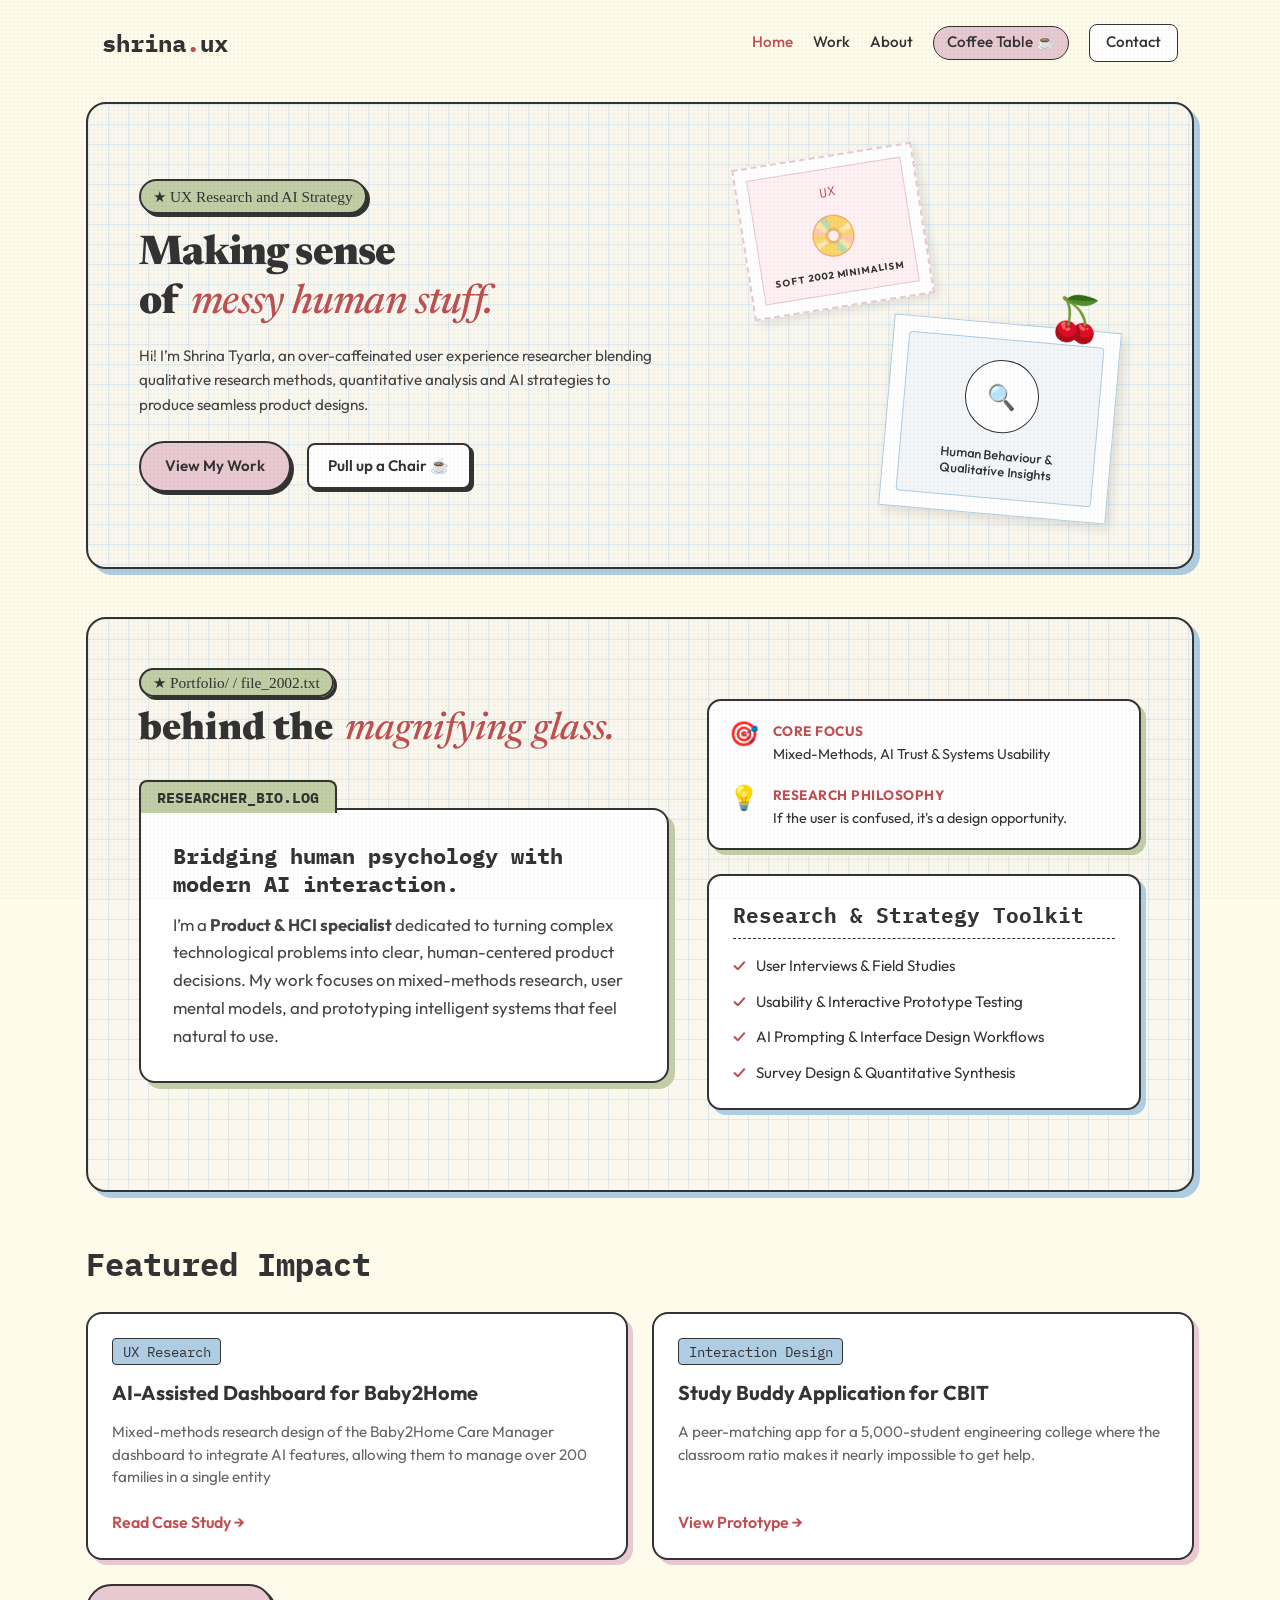
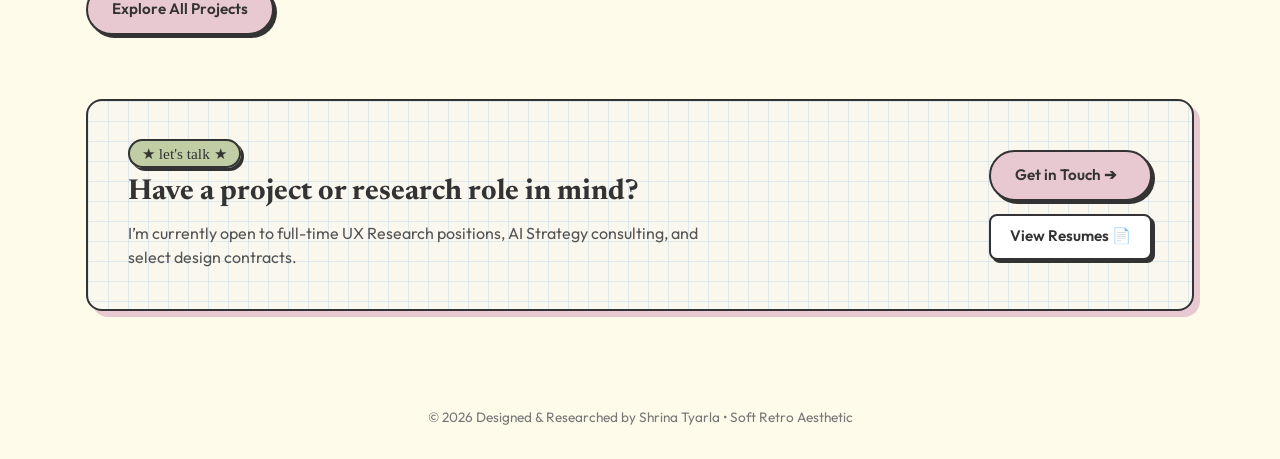
==== index.html @ c978726b "Edit table in coffee table" ====
<!DOCTYPE html>
<html lang="en">

<head>
  <meta charset="UTF-8" />
  <meta name="viewport" content="width=device-width, initial-scale=1.0" />
  <meta name="description" content="Explore the portfolio of a multi-disciplinary UX Researcher and AI Product Strategist featuring real-world case studies, process breakdowns, and interactive prototypes. Check out my work and get in touch">
  <title>Shrina | UX Researcher & AI Strategist</title>

  <!-- Google Fonts: Editorial Sans (Syne), Soft Serif (Newsreader), Pixel (VT323), Modern Sans (Outfit), Script (Caveat) -->
  <link rel="preconnect" href="https://fonts.googleapis.com">
  <link rel="preconnect" href="https://fonts.gstatic.com" crossorigin>
  <link
    href="https://fonts.googleapis.com/css2?family=Caveat:wght@600&family=Newsreader:ital,opsz,wght@1,6..72,500&family=Outfit:wght@300;400;500;600&family=Syne:wght@700;800&family=VT323&display=swap"
    rel="stylesheet">
  <link
    href="https://fonts.googleapis.com/css2?family=IBM+Plex+Mono:ital,wght@0,100;0,200;0,300;0,400;0,500;0,600;0,700;1,100;1,200;1,300;1,400;1,500;1,600;1,700&display=swap"
    rel="stylesheet">

  <link rel="stylesheet" href="css/style.css" />
</head>

<body>

  <!-- Grain Overlay for Vintage Film Texture -->
  <div class="grain-overlay"></div>

  <!-- Global Header Navigation -->
  <header class="site-header">
    <a href="index.html" class="logo-link">
      <span class="logo-text">shrina<span class="dot">.</span>ux</span>
    </a>
    <nav class="nav-links">
      <a href="index.html" class="nav-item active">Home</a>
      <a href="projects.html" class="nav-item">Work</a>
      <a href="#about" class="nav-item">About</a>
      <a href="coffee-table.html" class="nav-item badge-nav">Coffee Table ☕</a>
      <a href="contact.html" class="nav-item btn-nav">Contact</a>
    </nav>
  </header>

  <main>
    <!-- Responsive Hero Section -->
    <section class="hero-section">
      <div class="hero-container grid-background">

        <!-- Left Content Column -->
        <div class="hero-content">
          <span class="badge-pixel">★ UX Research and AI Strategy </span>
          <h1 class="hero-title">
            Making sense <br>
            of <span class="highlight-text-editorial">messy human stuff.</span>
          </h1>
          <p class="hero-subtitle">
            Hi! I’m Shrina Tyarla, an over-caffeinated user experience researcher blending qualitative research methods,
            quantitative analysis and AI strategies to produce seamless product designs.
          </p>

          <div class="cta-group">
            <a href="projects.html" class="btn-primary">View My Work</a>
            <a href="coffee-table.html" class="btn-secondary">Pull up a Chair ☕️</a>
          </div>
        </div>

        <!-- Right Column: Scalable Responsive Visual Collage -->
        <div class="hero-visual-wrapper">
          <div class="hero-visual">

            <!-- Swan Stamp Card -->
            <div class="postage-stamp-card">
              <div class="postage-stamp-inner">
                <p class="stamp-type-label">UX</p>
                <div class="swan-graphic">📀</div>
                <p class="study-title">Soft 2002 minimalism</p>
              </div>
            </div>

            <!-- Polaroid Card -->
            <div class="polaroid-card">
              <div class="polaroid-frame">
                <div class="magnifying-glass-container">
                  <span class="magnifying-glass-icon">🔍</span>
                </div>
                <p class="polaroid-caption">Human Behaviour &amp;<br>Qualitative Insights</p>
              </div>
            </div>

            <!-- Floating Cherry Accent -->
            <div class="cherry-accent">🍒</div>

          </div>
        </div>

      </div>
    </section>

    <!-- Restructured About Section -->
    <section class="about-section" id="about">
      <div class="about-container grid-background">

        <!-- 1. Section Header -->
        <div class="about-header">
          <span class="badge-pixel">★ Portfolio/ / file_2002.txt </span>
          <h2 class="about-title">behind the <span class="highlight-text-editorial">magnifying glass.</span></h2>
          <br>
          <article class="dossier-card">
            <div class="dossier-tab">RESEARCHER_BIO.LOG</div>
            <div class="dossier-content">
              <h3 class="dossier-headline">Bridging human psychology with modern AI interaction.</h3>
              <p class="dossier-text">
                I’m a <strong>Product &amp; HCI specialist</strong> dedicated to turning complex
                technological
                problems into clear, human-centered product decisions. My work focuses on mixed-methods research, user
                mental models, and prototyping intelligent systems that feel natural to use.
              </p>
            </div>
          </article>
        </div>

        <!-- 2. Main Body Intro Card (Brought directly under header) -->

        <!-- 3. Split Layout Grid (Left: Compact Info / Right: Larger Featured Content) -->
        <div class="about-layout-wrapper">

          <!-- Right Column (Larger & Featured) -->
          <div class="featured-about-column">

            <!-- Key Highlights Grid -->
            <div class="dossier-highlights">
              <div class="highlight-item">
                <span class="highlight-icon">🎯</span>
                <div>
                  <strong>Core Focus</strong>
                  <p>Mixed-Methods, AI Trust &amp; Systems Usability</p>
                </div>
              </div>
              <div class="highlight-item">
                <span class="highlight-icon">💡</span>
                <div>
                  <strong>Research Philosophy</strong>
                  <p>If the user is confused, it's a design opportunity.</p>
                </div>
              </div>
            </div>

            <!-- Clean Methodology Checklist -->
            <div class="toolkit-box">
              <h4 class="toolkit-box-title">Research &amp; Strategy Toolkit</h4>
              <ul class="toolkit-checklist">
                <li><span class="check-icon">✓</span> User Interviews &amp; Field Studies</li>
                <li><span class="check-icon">✓</span> Usability &amp; Interactive Prototype Testing</li>
                <li><span class="check-icon">✓</span> AI Prompting &amp; Interface Design Workflows</li>
                <li><span class="check-icon">✓</span> Survey Design &amp; Quantitative Synthesis</li>
              </ul>
            </div>

          </div>

        </div>

      </div>
    </section>
    <!-- Featured Work Section -->
    <section class="featured-work">
      <h2 class="section-heading">Featured Impact</h2>
      <div class="work-grid">

        <!-- Case Study 1: UX Research -->
        <article class="card-work">
          <div class="card-tag">UX Research</div>
          <h3>AI-Assisted Dashboard for Baby2Home</h3>
          <p>Mixed-methods research design of the Baby2Home Care Manager dashboard to integrate AI features, allowing
            them to manage over 200 families in a single entity</p>
          <a href="ai-dashboard-for-b2h.html" class="card-link">Read Case Study →</a>
        </article>

        <!-- Case Study 2: AI Development -->

        <!-- Case Study 3: Interaction Design -->
        <article class="card-work">
          <div class="card-tag">Interaction Design</div>
          <h3>Study Buddy Application for CBIT</h3>
          <p>A peer-matching app for a 5,000-student engineering college
            where the classroom ratio makes it nearly impossible to get help.</p>
          <a href="peer-study-app.html" class="card-link">View Prototype →</a>
        </article>

      </div>
      <br>
      <div class="projects-cta-wrapper">
        <a href="projects.html" class="btn-primary btn-all-projects" style="align-items: center;">
          Explore All Projects
        </a>
      </div>
    </section>

    <!-- Homepage Contact Teaser Section -->
    <section class="home-contact-teaser" id="contact-teaser">
      <div class="teaser-card grid-background">
        <div class="teaser-content">
          <span class="badge-pixel">★ let's talk ★</span>
          <h2 class="teaser-headline">Have a project or research role in mind?</h2>
          <p class="teaser-text">
            I’m currently open to full-time UX Research positions, AI Strategy consulting, and select design contracts.
          </p>
        </div>
        <div class="teaser-actions">
          <a href="contact.html" class="btn-primary btn-teaser-main">Get in Touch ➔</a>
          <a href="contact.html#resumes" class="btn-secondary btn-teaser-sub">View Resumes 📄</a>
        </div>
      </div>
    </section>
  </main>

  <footer class="site-footer">
    <p>© 2026 Designed &amp; Researched by Shrina Tyarla • Soft Retro Aesthetic</p>
  </footer>

  <script src="js/main.js"></script>
</body>

</html>
---- css/style.css ----
/* ==========================================================================
   1. DESIGN SYSTEM VARIABLES
   ========================================================================== */
:root {
  /* Mood Board Palette */
  --bg-cream: #FEFBEA;
  --bg-grid: #FAF8EE;
  --text-charcoal: #333333;
  --soft-blue: #AECDE2;
  --dusty-pink: #E8C9D1;
  --sage-green: #C1CDA5;
  --sunshine-yellow: #ffffdb;
  --muted-red: #BF4F51;
  --grid-line: #aecde259;

  /* Typography */
  --font-body: 'Outfit', sans-serif;
  --font-handwriting: 'Times New Roman', serif;
  --font-pixel: 'IBM Plex Mono', monospace;
}

/* ==========================================================================
   2. GLOBAL BASE STYLES
   ========================================================================== */
* {
  box-sizing: border-box;
  margin: 0;
  padding: 0;
}

body {
  background-color: var(--bg-cream);
  color: var(--text-charcoal);
  font-family: var(--font-body);
  overflow-x: hidden;
  line-height: 1.5;
}

/* Subtle Film Grain Noise Texture */
.grain-overlay {
  position: fixed;
  top: 0;
  left: 0;
  right: 0;
  bottom: 0;
  background: radial-gradient(circle, rgba(0, 0, 0, 0.03) 1px, transparent 1px);
  background-size: 4px 4px;
  pointer-events: none;
  z-index: 99;
}

/* ==========================================================================
   3. NAVIGATION HEADER
   ========================================================================== */
.site-header {
  display: flex;
  justify-content: space-between;
  align-items: center;
  padding: 1.5rem 2rem;
  max-width: 1140px;
  margin: 0 auto;
}

.logo-link {
  text-decoration: none;
}

.logo-text {
  font-family: var(--font-pixel);
  font-size: 1.5rem;
  font-weight: bold;
  color: var(--text-charcoal);
}

.logo-text .dot {
  color: var(--muted-red);
}

.nav-links {
  display: flex;
  gap: 1.25rem;
  align-items: center;
}

.nav-item {
  text-decoration: none;
  color: var(--text-charcoal);
  font-weight: 500;
  font-size: 0.95rem;
  transition: color 0.2s ease;
}

.nav-item:hover,
.nav-item.active {
  color: var(--muted-red);
}

.badge-nav {
  background: var(--dusty-pink);
  padding: 0.3rem 0.8rem;
  border-radius: 20px;
  border: 1px solid var(--text-charcoal);
}

.btn-nav {
  border: 1.5px solid var(--text-charcoal);
  padding: 0.4rem 1rem;
  border-radius: 8px;
  background: #FFF;
}

/* ==========================================================================
   4. RESPONSIVE HERO SECTION & COLLAGE
   ========================================================================== */
.hero-section {
  width: 100%;
  max-width: 1140px;
  margin: 1rem auto 2.5rem auto;
  padding: 0 1rem;
}

/* Grid Layout Container */
.grid-background {
  background-color: var(--bg-grid);
  background-image:
    linear-gradient(var(--grid-line) 1px, transparent 1px),
    linear-gradient(90deg, var(--grid-line) 1px, transparent 1px);
  background-size: 20px 20px;
  border: 2px solid var(--text-charcoal);
  border-radius: 20px;
  padding: clamp(1.5rem, 4vw, 3.5rem);
  display: grid;
  grid-template-columns: 1.1fr 0.9fr;
  gap: clamp(1.5rem, 3vw, 3rem);
  align-items: center;
  box-shadow: 6px 6px 0px var(--soft-blue);
  overflow: hidden;
  /* Prevents angled elements from creating horizontal scrollbars */
}

/* Left Column: Typography & Action */
.hero-content {
  display: flex;
  flex-direction: column;
  gap: 1rem;
  align-items: flex-start;
  z-index: 2;
}

.badge-pixel {
  font-family: var(--font-handwriting);
  font-size: clamp(0.6rem, 1.2vw, 1.1rem);
  background: var(--sage-green);
  color: var(--text-charcoal);
  padding: 0.25rem 0.75rem;
  border: 2px solid var(--text-charcoal);
  border-radius: 50px;
  text-decoration: none;
  box-shadow: 3px 3px 0px var(--text-charcoal);
}

.hero-title {
  font-family: 'Newsreader', serif;
  font-weight: 800;
  font-size: clamp(1.8rem, 3.2vw, 3rem);
  color: var(--text-charcoal);
  line-height: 1.2;
  letter-spacing: -0.02em;
}

.highlight-text-editorial {
  font-family: 'Newsreader', serif;
  font-style: italic;
  font-weight: 500;
  color: var(--muted-red);
  /* background: linear-gradient(180deg, transparent 65%, var(--dusty-pink) 65%); */
  padding: 0 4px;
}

.hero-subtitle {
  font-size: clamp(0.95rem, 1.1vw, 1.1rem);
  color: #444444;
  line-height: 1.6;
}

.cta-group {
  display: flex;
  flex-wrap: wrap;
  align-items: center;
  gap: 1rem;
  margin-top: 0.5rem;
}

.btn-primary {
  font-family: var(--font-body);
  font-weight: 600;
  font-size: 0.95rem;
  background-color: var(--dusty-pink);
  color: var(--text-charcoal);
  padding: 0.75rem 1.5rem;
  border: 2px solid var(--text-charcoal);
  border-radius: 50px;
  text-decoration: none;
  box-shadow: 3px 3px 0px var(--text-charcoal);
  transition: all 0.2s ease;
  display: inline-block;
}

.btn-secondary {
  font-family: var(--font-body);
  font-weight: 600;
  font-size: 0.95rem;
  background: #F2F6F9;
  color: var(--text-charcoal);
  padding: 0.75rem 1.5rem;
  border: 2px solid var(--text-charcoal);
  border-radius: 50px;
  text-decoration: none;
  box-shadow: 3px 3px 0px var(--text-charcoal);
  transition: all 0.2s ease;
  display: inline-block;
}

.btn-primary:hover {
  transform: translate(-2px, -2px);
  box-shadow: 5px 5px 0px var(--text-charcoal);
}

.btn-secondary:hover {
  transform: translate(-2px, -2px);
  box-shadow: 5px 5px 0px var(--text-charcoal);
}

.handwritten-note {
  font-family: var(--font-handwriting);
  font-size: 1.5rem;
  color: var(--muted-red);
  transform: rotate(-3deg);
}

/* Right Column: Visual Collage Container */
.hero-visual-wrapper {
  width: 100%;
  display: flex;
  justify-content: center;
  align-items: center;
}

/* Scalable Canvas Ratio */
.hero-visual {
  position: relative;
  width: 100%;
  max-width: 380px;
  aspect-ratio: 1 / 0.95;
  margin: 0 auto;
}

/* Card 1: Stamp (Top Left) */
.postage-stamp-card {
  position: absolute;
  top: 0%;
  left: 2%;
  width: 48%;
  z-index: 2;
  background: #FFF;
  padding: 3%;
  border: 2px dashed var(--dusty-pink);
  transform: rotate(-9deg);
  box-shadow: 4px 4px 10px rgba(0, 0, 0, 0.1);
  transition: transform 0.3s ease;
}

.postage-stamp-inner {
  border: 1px solid var(--dusty-pink);
  background: #FFF0F3;
  padding: 8% 5%;
  text-align: center;
}

.stamp-type-label {
  font-family: var(--font-pixel);
  font-size: clamp(0.75rem, 1vw, 1rem);
  color: var(--muted-red);
}

.swan-graphic {
  font-size: clamp(1.8rem, 3.5vw, 2.5rem);
  margin: 2% 0;
}

.study-title {
  font-size: clamp(0.55rem, 0.75vw, 0.75rem);
  font-weight: 700;
  letter-spacing: 1px;
  text-transform: uppercase;
}

/* Card 3: Polaroid Card (Bottom Right) */
.polaroid-card {
  position: absolute;
  bottom: 0%;
  right: 0%;
  width: 60%;
  z-index: 4;
  background: #FFFFFF;
  border: 1.5px solid var(--soft-blue);
  padding: 4%;
  transform: rotate(5deg);
  box-shadow: 4px 4px 12px rgba(0, 0, 0, 0.12);
  transition: transform 0.3s ease;
}

.polaroid-frame {
  background: #F2F6F9;
  border: 1.5px solid var(--soft-blue);
  padding: 10% 5%;
  display: flex;
  flex-direction: column;
  justify-content: center;
  align-items: center;
  border-radius: 4px;
}

.magnifying-glass-container {
  width: 42%;
  aspect-ratio: 1 / 1;
  border-radius: 50%;
  background: #FFF;
  border: 1.5px solid var(--text-charcoal);
  display: flex;
  justify-content: center;
  align-items: center;
}

.magnifying-glass-icon {
  font-size: clamp(1rem, 2vw, 1.5rem);
}

.polaroid-caption {
  font-family: var(--font-body);
  font-size: clamp(0.7rem, 1vw, 0.95rem);
  margin-top: 8%;
  text-align: center;
  font-weight: 500;
  line-height: 1.25;
}

/* Floating Cherry Accent */
.cherry-accent {
  position: absolute;
  top: 36%;
  right: 2%;
  z-index: 5;
  font-size: clamp(1.8rem, 3.5vw, 2.8rem);
  transform: rotate(15deg);
  animation: float 3s ease-in-out infinite;
}

@keyframes float {

  0%,
  100% {
    transform: translateY(0px) rotate(15deg);
  }

  50% {
    transform: translateY(-8px) rotate(22deg);
  }
}

/* Hover depth interaction */
.hero-visual-wrapper:hover .postage-stamp-card {
  transform: rotate(-5deg) scale(1.02);
}

.hero-visual-wrapper:hover .polaroid-card {
  transform: rotate(2deg) scale(1.02);
}

/* ==========================================================================
   5. RESTRUCTURED ABOUT SECTION STYLES
   ========================================================================== */
.about-section {
  width: 100%;
  max-width: 1140px;
  margin: 3rem auto;
  padding: 0 1rem;
}

.about-header {
  margin-bottom: 1.5rem;
}

.about-title {
  font-family: 'Newsreader', serif;
  font-weight: 800;
  font-size: clamp(1.8rem, 3vw, 2.8rem);
  color: var(--text-charcoal);
  margin-top: 0.5rem;
}

/* Main Body Card directly under Header */
.dossier-card {
  position: relative;
  background: #FFFFFF;
  border: 2px solid var(--text-charcoal);
  border-radius: 0 16px 16px 16px;
  box-shadow: 6px 6px 0px var(--sage-green);
  margin-top: 1.5rem;
  margin-bottom: 2rem;
}

.dossier-tab {
  position: absolute;
  top: -30px;
  left: -2px;
  background: var(--sage-green);
  border: 2px solid var(--text-charcoal);
  border-bottom: none;
  border-radius: 8px 8px 0 0;
  padding: 0.25rem 1rem;
  font-family: var(--font-pixel);
  font-size: 0.95rem;
  font-weight: bold;
}

.dossier-content {
  padding: 2rem;
  display: flex;
  flex-direction: column;
  gap: 0.8rem;
}

.dossier-headline {
  font-family: var(--font-pixel);
  font-size: 1.35rem;
  color: var(--text-charcoal);
  line-height: 1.3;
}

.dossier-text {
  font-size: 1.05rem;
  color: #444;
  line-height: 1.65;
}

/* Grid Ratio: Left Column (Smaller: 0.85fr), Right Column (Larger: 1.15fr) */
.about-layout-wrapper {
  display: grid;
  grid-template-columns: 1fr;
  gap: 2rem;
  align-items: start;
}

/* --- Left Column (Smaller) --- */
.sidebar-cards {
  display: flex;
  flex-direction: column;
  gap: 1.5rem;
}

/* Passport Badge */
.passport-card {
  background: var(--soft-blue);
  border: 2px solid var(--text-charcoal);
  border-radius: 14px;
  padding: 1.25rem;
  box-shadow: 5px 5px 0px var(--text-charcoal);
}

.passport-header {
  display: flex;
  justify-content: space-between;
  font-family: var(--font-pixel);
  font-size: 0.95rem;
  border-bottom: 1.5px solid var(--text-charcoal);
  padding-bottom: 0.4rem;
  margin-bottom: 1rem;
}

.passport-status {
  color: #1b7a3d;
  font-weight: bold;
}

.passport-body {
  display: flex;
  gap: 1rem;
  align-items: center;
}

.passport-avatar {
  width: 55px;
  height: 55px;
  background: #FFF;
  border: 1.5px solid var(--text-charcoal);
  border-radius: 50%;
  display: flex;
  align-items: center;
  justify-content: center;
  font-size: 1.8rem;
  flex-shrink: 0;
}

.passport-name {
  font-size: 1.05rem;
  font-weight: 700;
  color: var(--text-charcoal);
}

.passport-role {
  font-size: 0.85rem;
  color: #333;
}

.passport-meta {
  font-size: 0.8rem;
  color: #555;
  margin-top: 0.2rem;
}

.passport-barcode {
  font-family: var(--font-pixel);
  text-align: center;
  letter-spacing: 5px;
  margin-top: 1rem;
  font-size: 0.95rem;
  color: var(--text-charcoal);
}

/* Quirks Box */
.quirks-box {
  background: #FFFFFF;
  border: 2px solid var(--text-charcoal);
  border-radius: 14px;
  padding: 1.2rem;
  box-shadow: 4px 4px 0px var(--dusty-pink);
}

.quirks-box-title {
  font-family: var(--font-pixel);
  font-size: 1.1rem;
  margin-bottom: 0.8rem;
  color: var(--text-charcoal);
}

.quirks-wrapper {
  display: flex;
  flex-wrap: wrap;
  gap: 0.5rem;
}

.quirk-chip {
  background: var(--bg-cream);
  border: 1.5px solid var(--text-charcoal);
  padding: 0.35rem 0.7rem;
  border-radius: 20px;
  font-size: 0.85rem;
  font-weight: 500;
}

/* --- Right Column (Larger & Featured) --- */
.featured-about-column {
  display: flex;
  flex-direction: column;
  gap: 1.5rem;
}

/* Highlights Grid */
.dossier-highlights {
  display: grid;
  grid-template-columns: repeat(auto-fit, minmax(220px, 1fr));
  gap: 1.25rem;
  background: #FFFFFF;
  border: 2px solid var(--text-charcoal);
  border-radius: 14px;
  padding: 1.25rem;
  box-shadow: 5px 5px 0px var(--sage-green);
}

.highlight-item {
  display: flex;
  align-items: flex-start;
  gap: 0.85rem;
}

.highlight-icon {
  font-size: 1.5rem;
  line-height: 1;
}

.highlight-item strong {
  display: block;
  font-size: 0.85rem;
  text-transform: uppercase;
  letter-spacing: 0.5px;
  color: var(--muted-red);
}

.highlight-item p {
  font-size: 0.9rem;
  color: #333;
  margin-top: 0.2rem;
  line-height: 1.4;
}

/* Methodology Toolkit Box */
.toolkit-box {
  background: #FFFFFF;
  border: 2px solid var(--text-charcoal);
  border-radius: 14px;
  padding: 1.5rem;
  box-shadow: 5px 5px 0px var(--soft-blue);
}

.toolkit-box-title {
  font-family: var(--font-pixel);
  font-size: 1.3rem;
  margin-bottom: 1rem;
  color: var(--text-charcoal);
  border-bottom: 1.5px dashed var(--text-charcoal);
  padding-bottom: 0.4rem;
}

.toolkit-checklist {
  list-style: none;
  display: flex;
  flex-direction: column;
  gap: 0.8rem;
}

.toolkit-checklist li {
  font-size: 0.95rem;
  display: flex;
  align-items: center;
  gap: 0.6rem;
  color: #333;
}

.check-icon {
  color: var(--muted-red);
  font-weight: bold;
}

/* Mobile Responsiveness */
@media (max-width: 820px) {
  .about-layout-wrapper {
    grid-template-columns: 1fr;
  }
}

/* ==========================================================================
   5. FEATURED WORK SECTION
   ========================================================================== */
.featured-work {
  max-width: 1140px;
  margin: 3rem auto;
  padding: 0 1rem;
}

.section-heading {
  font-family: var(--font-pixel);
  font-size: 2rem;
  margin-bottom: 1.5rem;
  color: var(--text-charcoal);
}

.work-grid {
  display: grid;
  grid-template-columns: repeat(auto-fit, minmax(280px, 1fr));
  gap: 1.5rem;
}

.card-work {
  background: #FFFFFF;
  border: 2px solid var(--text-charcoal);
  border-radius: 16px;
  padding: 1.5rem;
  box-shadow: 5px 5px 0px var(--dusty-pink);
  display: flex;
  flex-direction: column;
  gap: 0.8rem;
  transition: transform 0.2s ease;
}

.card-work:hover {
  transform: translateY(-4px);
}

.card-tag {
  align-self: flex-start;
  font-family: var(--font-pixel);
  background: var(--soft-blue);
  padding: 0.1rem 0.6rem;
  border: 1px solid var(--text-charcoal);
  border-radius: 4px;
  font-size: 0.9rem;
}

.card-work h3 {
  font-size: 1.25rem;
  color: var(--text-charcoal);
}

.card-work p {
  font-size: 0.95rem;
  color: #666;
  flex-grow: 1;
}

.card-link {
  text-decoration: none;
  font-weight: 600;
  color: var(--muted-red);
  margin-top: 0.5rem;
}

.site-footer {
  text-align: center;
  padding: 2rem;
  font-size: 0.85rem;
  color: #777;
}

/* ==========================================================================
   8. PROJECTS PAGE SPECIFIC STYLES
   ========================================================================== */

/* Projects Hero Section */
.projects-hero {
  max-width: 1140px;
  margin: 1rem auto 3rem auto;
  padding: 0 1rem;
}

.projects-hero-container {
  text-align: center;
  padding: clamp(2.5rem, 5vw, 4rem) 1.5rem;
  display: flex;
  flex-direction: column;
  align-items: center;
  gap: 1rem;
}

.projects-hero-container .hero-subtitle {
  max-width: 600px;
  margin: 0 auto;
}

/* Projects Archive Wrapper */
.projects-archive {
  max-width: 1140px;
  margin: 0 auto 4rem auto;
  padding: 0 1rem;
  display: flex;
  flex-direction: column;
  gap: 4rem;
  /* Spacing between categories */
}

/* Category Headers */
.project-category {
  display: flex;
  flex-direction: column;
  gap: 1.5rem;
}

.category-header {
  display: flex;
  align-items: center;
  gap: 1rem;
}

.category-title {
  font-family: var(--font-pixel);
  font-size: clamp(1.8rem, 2.5vw, 2.2rem);
  color: var(--text-charcoal);
  white-space: nowrap;
}

/* The dotted line next to the category title */
.category-line {
  flex-grow: 1;
  height: 2px;
  background-image: linear-gradient(to right, var(--text-charcoal) 50%, transparent 50%);
  background-size: 12px 100%;
  opacity: 0.3;
}

.category-desc {
  font-size: 1.05rem;
  color: #555;
  max-width: 700px;
  line-height: 1.6;
  margin-top: -0.8rem;
}

/* Subtle thematic variations for different card types */
.card-work.ai-card {
  box-shadow: 5px 5px 0px var(--soft-blue);
}

.card-work.ai-card .card-tag {
  background: var(--bg-cream);
}

.card-work.ixd-card {
  box-shadow: 5px 5px 0px var(--sage-green);
}

.card-work.ixd-card .card-tag {
  background: var(--dusty-pink);
}

/* Mobile adjustments */
@media (max-width: 600px) {
  .projects-archive {
    gap: 3rem;
  }

  .category-title {
    font-size: 1.5rem;
  }
}

/* ==========================================================================
   6. MEDIA QUERIES & RESPONSIVE BREAKPOINTS
   ========================================================================== */

/* Tablet Layout (Below 820px) */
@media (max-width: 820px) {
  .site-header {
    flex-direction: column;
    gap: 1rem;
    padding: 1rem;
  }

  .grid-background {
    grid-template-columns: 1fr;
    text-align: center;
  }

  .hero-content {
    align-items: center;
  }

  .cta-group {
    justify-content: center;
  }

  .hero-visual-wrapper {
    margin-top: 1rem;
  }

  .hero-visual {
    max-width: 310px;
  }
}

/* Small Smartphone Screen Adjustments (Below 480px) */
@media (max-width: 480px) {
  .hero-section {
    padding: 0 0.5rem;
  }

  .grid-background {
    padding: 1.25rem 1rem;
    border-radius: 14px;
  }

  .nav-links {
    flex-wrap: wrap;
    justify-content: center;
    gap: 0.8rem;
  }

  .cta-group {
    flex-direction: column;
    width: 100%;
  }

  .btn-primary {
    width: 100%;
    text-align: center;
  }
}

/* ==========================================================================
   9. CASE STUDY TEMPLATE STYLES
   ========================================================================== */

/* --- Cover Header --- */
.case-cover {
  max-width: 1140px;
  margin: 1rem auto 2rem auto;
  padding: 0 1rem;
}

.case-cover-container {
  padding: clamp(2rem, 4vw, 3.5rem) 2rem;
  display: flex;
  flex-direction: column;
  gap: 1.25rem;
  border-radius: 16px;
}

.category-badges {
  display: flex;
  flex-wrap: wrap;
  align-items: center;
  gap: 0.6rem;
}

.tag-pill {
  font-size: 0.8rem;
  font-weight: 600;
  padding: 0.25rem 0.75rem;
  border-radius: 20px;
  border: 1.5px solid var(--text-charcoal);
}

.tag-research {
  background: var(--sage-green);
}

.tag-ai {
  background: var(--soft-blue);
}

.case-title {
  font-family: 'Newsreader', serif;
  font-size: clamp(2rem, 4vw, 2.5rem);
  font-weight: 800;
  color: var(--text-charcoal);
  line-height: 1.15;
  max-width: 900px;
}

.case-one-liner {
  font-size: 1.15rem;
  color: #444;
  line-height: 1.6;
  max-width: 820px;
}

/* Meta Grid (Recruiter Row) */
.meta-dossier-grid {
  display: grid;
  grid-template-columns: repeat(auto-fit, minmax(180px, 1fr));
  gap: 1rem;
  background: #FFFFFF;
  border: 2px solid var(--text-charcoal);
  border-radius: 12px;
  padding: 1.25rem;
  margin-top: 1rem;
  box-shadow: 4px 4px 0px var(--text-charcoal);
}

.meta-item {
  display: flex;
  flex-direction: column;
  gap: 0.2rem;
}

.meta-label {
  font-family: var(--font-pixel);
  font-size: 0.85rem;
  color: var(--muted-red);
  letter-spacing: 0.5px;
}

.meta-value {
  font-size: 0.9rem;
  font-weight: 600;
  color: var(--text-charcoal);
}

/* --- Hero & Media Elements --- */
.case-hero-media {
  max-width: 1140px;
  margin: 0 auto 3rem auto;
  padding: 0 1rem;
}

.media-container {
  display: flex;
  flex-direction: column;
  gap: 0.5rem;
  width: 100%;
}

.responsive-media {
  width: 100%;
  height: auto;
  border: 2px solid var(--text-charcoal);
  border-radius: 12px;
  box-shadow: 5px 5px 0px var(--text-charcoal);
  object-fit: cover;
}

.media-caption {
  font-size: 0.85rem;
  color: #666;
  font-style: italic;
  text-align: center;
}

.media-grid-2col {
  display: grid;
  grid-template-columns: 1fr 1fr;
  gap: 1.5rem;
  margin: 1.5rem 0;
}

/* Video Placeholder Box */
.video-placeholder {
  width: 100%;
  height: 320px;
  background: var(--bg-cream);
  border: 2px dashed var(--text-charcoal);
  border-radius: 12px;
  display: flex;
  flex-direction: column;
  align-items: center;
  justify-content: center;
  gap: 1rem;
  color: var(--text-charcoal);
  font-weight: 600;
}

.play-button {
  width: 60px;
  height: 60px;
  background: var(--dusty-pink);
  border: 2px solid var(--text-charcoal);
  border-radius: 50%;
  display: flex;
  align-items: center;
  justify-content: center;
  font-size: 1.4rem;
  box-shadow: 3px 3px 0px var(--text-charcoal);
}

/* --- Main Case Body Layout --- */
.case-body {
  max-width: 860px;
  margin: 0 auto 5rem auto;
  padding: 0 1.25rem;
  display: flex;
  flex-direction: column;
  gap: 3.5rem;
}

/* TL;DR Box */
.tldr-box {
  background: var(--bg-grid);
  background-image:
    linear-gradient(var(--grid-line) 1px, transparent 1px),
    linear-gradient(90deg, var(--grid-line) 1px, transparent 1px);
  background-size: 16px 16px;
  border: 2.5px solid var(--text-charcoal);
  border-radius: 14px;
  padding: 1.8rem;
  box-shadow: 6px 6px 0px var(--sage-green);
}

.tldr-badge {
  font-family: var(--font-pixel);
  font-size: 1.1rem;
  font-weight: bold;
  color: var(--text-charcoal);
  background: var(--sage-green);
  padding: 0.2rem 0.6rem;
  border: 1.5px solid var(--text-charcoal);
  border-radius: 4px;
  display: inline-block;
  margin-bottom: 0.8rem;
}

.tldr-text {
  font-size: 1.05rem;
  line-height: 1.7;
  color: #222;
}

/* Case Sections & Headers */
.case-section {
  display: flex;
  flex-direction: column;
  gap: 1.2rem;
}

.section-title {
  font-family: 'Newsreader', serif;
  font-size: 1.8rem;
  color: var(--text-charcoal);
  border-bottom: 2px solid var(--text-charcoal);
  padding-bottom: 0.5rem;
  display: flex;
  flex-wrap: wrap;
  align-items: baseline;
  gap: 0.6rem;
}

.title-num {
  font-family: var(--font-pixel);
  color: var(--muted-red);
}

.sub-title-playful {
  font-family: 'Newsreader', serif;
  font-style: italic;
  font-size: 1.2rem;
  color: #666;
  font-weight: 400;
}

.case-p {
  font-size: 1.1rem;
  line-height: 1.75;
  color: #333;
}

/* Handwritten Pull Quote (Rule: 1 per study) */
.handwritten-quote {
  font-family: 'Caveat', cursive;
  font-size: 1.8rem;
  line-height: 1.3;
  color: var(--text-charcoal);
  background: var(--bg-cream);
  border-left: 4px solid var(--dusty-pink);
  padding: 1.2rem 1.5rem;
  margin: 1rem 0;
  border-radius: 0 12px 12px 0;
}

.handwritten-quote cite {
  display: block;
  font-family: 'Outfit', sans-serif;
  font-size: 0.85rem;
  color: #666;
  margin-top: 0.5rem;
  font-style: normal;
}

/* Rigor List */
.rigor-list {
  list-style: none;
  display: flex;
  flex-direction: column;
  gap: 0.8rem;
  background: #FFF;
  border: 2px solid var(--text-charcoal);
  border-radius: 12px;
  padding: 1.5rem;
}

.rigor-list li {
  font-size: 1.02rem;
  line-height: 1.6;
  position: relative;
  padding-left: 1.5rem;
}

.rigor-list li::before {
  content: "➔";
  position: absolute;
  left: 0;
  color: var(--muted-red);
}

/* Callouts / Warnings */
.callout-box {
  display: flex;
  gap: 1rem;
  padding: 1.25rem;
  border-radius: 12px;
  border: 2px solid var(--text-charcoal);
  font-size: 1rem;
  line-height: 1.6;
}

.warning-box {
  background: #fff4e6;
  box-shadow: 4px 4px 0px var(--text-charcoal);
}

.callout-icon {
  font-size: 1.6rem;
}

/* Solutions Grid & Before/After */
.solution-grid {
  display: grid;
  grid-template-columns: 1fr 1fr;
  gap: 1.2rem;
}

.solution-card {
  background: #FFF;
  border: 2px solid var(--text-charcoal);
  border-radius: 12px;
  padding: 1.2rem;
  box-shadow: 4px 4px 0px var(--soft-blue);
}

.solution-card h4 {
  font-family: 'Newsreader', serif;
  font-size: 1.5rem;
  margin-bottom: 0.5rem;
  color: var(--text-charcoal);
}

.solution-card p {
  font-size: 0.95rem;
  color: #444;
  line-height: 1.5;
}

.before-after-wrapper {
  display: grid;
  grid-template-columns: 1fr 1fr;
  gap: 1.2rem;
  margin-top: 1rem;
}

/* Impact Metrics Bar */
.impact-metrics-bar {
  display: grid;
  grid-template-columns: repeat(auto-fit, minmax(200px, 1fr));
  gap: 1.2rem;
  margin: 0.5rem 0;
}

.metric-card {
  background: #FFF;
  border: 2px solid var(--text-charcoal);
  border-radius: 12px;
  padding: 1.5rem;
  text-align: center;
  box-shadow: 5px 5px 0px var(--sage-green);
}

.metric-number {
  display: block;
  font-family: 'Newsreader', serif;
  font-size: 2.5rem;
  font-weight: 800;
  color: var(--text-charcoal);
}

.metric-label {
  font-size: 0.88rem;
  color: #555;
  margin-top: 0.3rem;
  line-height: 1.4;
}

/* Director's Commentary */
.commentary-box {
  background: var(--bg-cream);
  border: 2px dashed var(--text-charcoal);
  border-radius: 12px;
  padding: 1.5rem;
  font-size: 1.05rem;
  line-height: 1.7;
  color: #333;
}

/* Souvenirs / Artifact Links */
.souvenirs-grid {
  display: flex;
  flex-direction: column;
  gap: 1rem;
}

.souvenir-card {
  display: flex;
  align-items: center;
  gap: 1rem;
  background: #FFF;
  border: 2px solid var(--text-charcoal);
  border-radius: 12px;
  padding: 1rem 1.25rem;
  text-decoration: none;
  color: var(--text-charcoal);
  box-shadow: 4px 4px 0px var(--dusty-pink);
  transition: transform 0.15s ease;
}

.souvenir-card:hover {
  transform: translate(-2px, -2px);
  box-shadow: 6px 6px 0px var(--dusty-pink);
}

.souvenir-icon {
  font-size: 1.6rem;
}

.souvenir-card strong {
  display: block;
  font-size: 1rem;
}

.souvenir-card p {
  font-size: 0.85rem;
  color: #666;
  margin-top: 0.1rem;
}

.souvenir-card .arrow {
  margin-left: auto;
  font-size: 1.3rem;
  font-weight: bold;
}

/* Bottom Nav */
.case-bottom-nav {
  display: flex;
  justify-content: space-between;
  gap: 1rem;
  margin-top: 2rem;
  padding-top: 2rem;
  border-top: 2px dashed var(--text-charcoal);
}

/* Responsive Adjustments */
@media (max-width: 768px) {

  .media-grid-2col,
  .solution-grid,
  .before-after-wrapper {
    grid-template-columns: 1fr;
  }

  .case-bottom-nav {
    flex-direction: column;
  }

  .case-bottom-nav a {
    width: 100%;
    text-align: center;
  }
}

/* ==========================================================================
   10. CONTACT PAGE & RESUME VAULT STYLES
   ========================================================================== */

.contact-hero {
  max-width: 1140px;
  margin: 1rem auto 2.5rem auto;
  padding: 0 1rem;
}

.contact-hero-container {
  text-align: center;
  padding: clamp(2.5rem, 4vw, 3.5rem) 1.5rem;
  display: flex;
  flex-direction: column;
  align-items: center;
  gap: 1rem;
  border-radius: 16px;
}

.contact-main {
  max-width: 1140px;
  margin: 0 auto 5rem auto;
  padding: 0 1rem;
  display: flex;
  flex-direction: column;
  gap: 4rem;
}

/* --- Resume Dossier Vault --- */
.resume-vault-section {
  display: flex;
  flex-direction: column;
  gap: 1rem;
}

.vault-header {
  display: flex;
  align-items: center;
  justify-content: space-between;
}

.vault-title {
  font-family: var(--font-pixel);
  font-size: clamp(1.6rem, 2.5vw, 2rem);
  color: var(--text-charcoal);
}

.vault-desc {
  font-size: 1rem;
  color: #555;
  margin-top: -0.5rem;
}

.resume-grid {
  display: grid;
  grid-template-columns: repeat(auto-fit, minmax(280px, 1fr));
  gap: 1.5rem;
  margin-top: 1rem;
}

.resume-card {
  background: #FFF;
  border: 2px solid var(--text-charcoal);
  border-radius: 14px;
  padding: 1.5rem;
  box-shadow: 5px 5px 0px var(--sage-green);
  display: flex;
  flex-direction: column;
  gap: 0.8rem;
  position: relative;
}

.ai-resume {
  box-shadow: 5px 5px 0px var(--soft-blue);
}

.ixd-resume {
  box-shadow: 5px 5px 0px var(--dusty-pink);
}

.resume-tag {
  align-self: flex-start;
  font-family: var(--font-pixel);
  font-size: 0.8rem;
  background: var(--sage-green);
  border: 1px solid var(--text-charcoal);
  padding: 0.15rem 0.5rem;
  border-radius: 4px;
}

.tag-blue {
  background: var(--soft-blue);
}

.tag-pink {
  background: var(--dusty-pink);
}

.resume-icon {
  font-size: 2rem;
}

.resume-card h3 {
  font-family: 'Newsreader', serif;
  font-weight: bold;
  font-size: 1.5rem;
  color: var(--text-charcoal);
}

.resume-card p {
  font-size: 0.9rem;
  color: #555;
  line-height: 1.5;
}

.btn-resume {
  margin-top: auto;
  text-align: center;
  font-size: 0.9rem;
  padding: 0.6rem 1rem;
}

/* --- Contact Form & Info Split Section --- */
.contact-split-section {
  display: grid;
  grid-template-columns: 1.2fr 0.8fr;
  gap: 2rem;
  align-items: start;
}

.contact-form-box {
  background: #FFF;
  border: 2px solid var(--text-charcoal);
  border-radius: 16px;
  padding: 2rem;
  box-shadow: 6px 6px 0px var(--text-charcoal);
}

.form-title {
  font-family: var(--font-pixel);
  font-size: 1.8rem;
  color: var(--text-charcoal);
  margin-bottom: 1.5rem;
  border-bottom: 2px dashed var(--text-charcoal);
  padding-bottom: 0.5rem;
}

.retro-form {
  display: flex;
  flex-direction: column;
  gap: 1.2rem;
}

.form-group {
  display: flex;
  flex-direction: column;
  gap: 0.4rem;
}

.form-group label {
  font-family: var(--font-pixel);
  font-size: 0.9rem;
  color: var(--text-charcoal);
}

.form-group input,
.form-group select,
.form-group textarea {
  font-family: 'Outfit', sans-serif;
  font-size: 0.95rem;
  padding: 0.75rem;
  border: 2px solid var(--text-charcoal);
  border-radius: 8px;
  background: var(--bg-cream);
  color: var(--text-charcoal);
}

.form-group input:focus,
.form-group select:focus,
.form-group textarea:focus {
  outline: none;
  border-color: var(--muted-red);
  background: #FFF;
}

.btn-submit {
  align-self: flex-start;
  padding: 0.8rem 1.8rem;
  font-size: 1rem;
  margin-top: 0.5rem;
}

/* Sidebar Contact Info */
.contact-info-aside {
  display: flex;
  flex-direction: row;
  gap: 1.5rem;
}

.quick-connect-card {
  background: var(--bg-grid);
  border: 2px solid var(--text-charcoal);
  border-radius: 14px;
  padding: 1.5rem;
  box-shadow: 5px 5px 0px var(--soft-blue);
}

.connect-title {
  font-family: 'Newsreader', serif;
  font-size: 1.3rem;
  margin-bottom: 0.4rem;
}

.connect-text {
  font-size: 0.9rem;
  color: #555;
  margin-bottom: 1.2rem;
}

.direct-links-list {
  list-style: none;
  display: flex;
  flex-direction: column;
  gap: 1rem;
}

.direct-links-list li {
  display: flex;
  align-items: center;
  gap: 0.8rem;
}

.direct-icon {
  font-size: 1.4rem;
}

.direct-links-list strong {
  display: block;
  font-size: 0.8rem;
  text-transform: uppercase;
  color: var(--muted-red);
}

.direct-links-list a {
  font-size: 0.95rem;
  color: var(--text-charcoal);
  font-weight: 600;
  text-decoration: none;
}

.direct-links-list a:hover {
  text-decoration: underline;
}

.availability-status {
  background: #FFF;
  border: 2px solid var(--text-charcoal);
  border-radius: 12px;
  padding: 1rem 1.25rem;
  display: flex;
  align-items: center;
  gap: 0.8rem;
  box-shadow: 4px 4px 0px var(--sage-green);
}

.status-indicator {
  color: #1b7a3d;
  font-size: 1.4rem;
  animation: pulse 2s infinite;
}

.availability-status p {
  font-size: 0.85rem;
  color: #555;
  margin-top: 0.1rem;
}

/* --- Homepage Teaser Card Styles --- */
.home-contact-teaser {
  max-width: 1140px;
  margin: 4rem auto;
  padding: 0 1rem;
}

.teaser-card {
  border: 2.5px solid var(--text-charcoal);
  border-radius: 16px;
  padding: 2.5rem;
  display: flex;
  align-items: center;
  justify-content: space-between;
  gap: 2rem;
  box-shadow: 6px 6px 0px var(--dusty-pink);
}

.teaser-headline {
  font-family: 'Newsreader', serif;
  font-size: 1.8rem;
  color: var(--text-charcoal);
  margin: 0.4rem 0;
}

.teaser-text {
  font-size: 1rem;
  color: #555;
  max-width: 600px;
}

.teaser-actions {
  display: flex;
  flex-direction: column;
  gap: 0.8rem;
  white-space: nowrap;
}

.btn-secondary {
  background: #FFF;
  border: 2px solid var(--text-charcoal);
  color: var(--text-charcoal);
  padding: 0.6rem 1.2rem;
  border-radius: 8px;
  font-weight: 600;
  text-decoration: none;
  text-align: center;
  box-shadow: 3px 3px 0px var(--text-charcoal);
}

.btn-secondary:hover {
  background: var(--bg-cream);
}

/* Mobile Responsiveness */
@media (max-width: 820px) {
  .contact-split-section {
    grid-template-columns: 1fr;
  }

  .teaser-card {
    flex-direction: column;
    text-align: center;
  }

  .teaser-actions {
    width: 100%;
  }

  .btn-teaser-main,
  .btn-teaser-sub {
    width: 100%;
  }
}

/* ==========================================================================
   11. CASE STUDY: PHONE SCREEN GALLERY + SMALL FIXES (issho.html)
   ========================================================================== */

/* "Interaction Design" pill — class is used on issho, peer-study-app and
   dearborn-project but was never defined, so those pills had no fill.
   Dusty pink = Interaction Design, per DESIGN.md. */
.tag-interaction {
  background: var(--dusty-pink);
}

/* Placeholder for media that hasn't been added yet */
.media-note {
  font-family: var(--font-pixel);
  font-size: 0.85rem;
  color: #666;
  background: var(--bg-cream);
  border: 2px dashed var(--text-charcoal);
  border-radius: 12px;
  padding: 1rem 1.25rem;
  text-align: center;
}

/* App screenshots in a phone frame (2-up and 3-up) */
.screen-gallery {
  display: grid;
  grid-template-columns: repeat(2, 1fr);
  gap: 1.5rem;
  width: 100%;
  max-width: 620px;
  margin: 0.5rem auto;
}

.screen-gallery-single {
  display: grid;
  width: 100%;
  max-width: 620px;
  margin: 0.5rem auto;
}

.screen-gallery.three-up {
  grid-template-columns: repeat(3, 1fr);
  max-width: none;
}

.screen-card {
  display: flex;
  flex-direction: column;
  gap: 0.85rem;
}

.screen-frame {
  background: #383838;
  /* matches the dark backdrop baked into the screenshots */
  border: 2px solid var(--text-charcoal);
  border-radius: 12px;
  box-shadow: 5px 5px 0px var(--dusty-pink);
  overflow: hidden;
}

.screen-frame img {
  display: block;
  width: 100%;
  height: auto;
}

.screen-card figcaption {
  font-size: 0.9rem;
  line-height: 1.5;
  color: #444;
}

.screen-card figcaption strong {
  display: block;
  font-family: 'Newsreader', serif;
  font-size: 1.2rem;
  line-height: 1.25;
  color: var(--text-charcoal);
  margin-bottom: 0.2rem;
}

/* Phones: galleries become a swipeable row so the screens stay readable */
@media (max-width: 768px) {

  .screen-gallery,
  .screen-gallery.three-up {
    grid-template-columns: none;
    grid-auto-flow: column;
    grid-auto-columns: 72%;
    max-width: none;
    overflow-x: auto;
    scroll-snap-type: x mandatory;
    padding: 0.25rem 0.25rem 1.25rem;
    margin: 0 -0.25rem;
  }

  .screen-card {
    scroll-snap-align: center;
  }
}
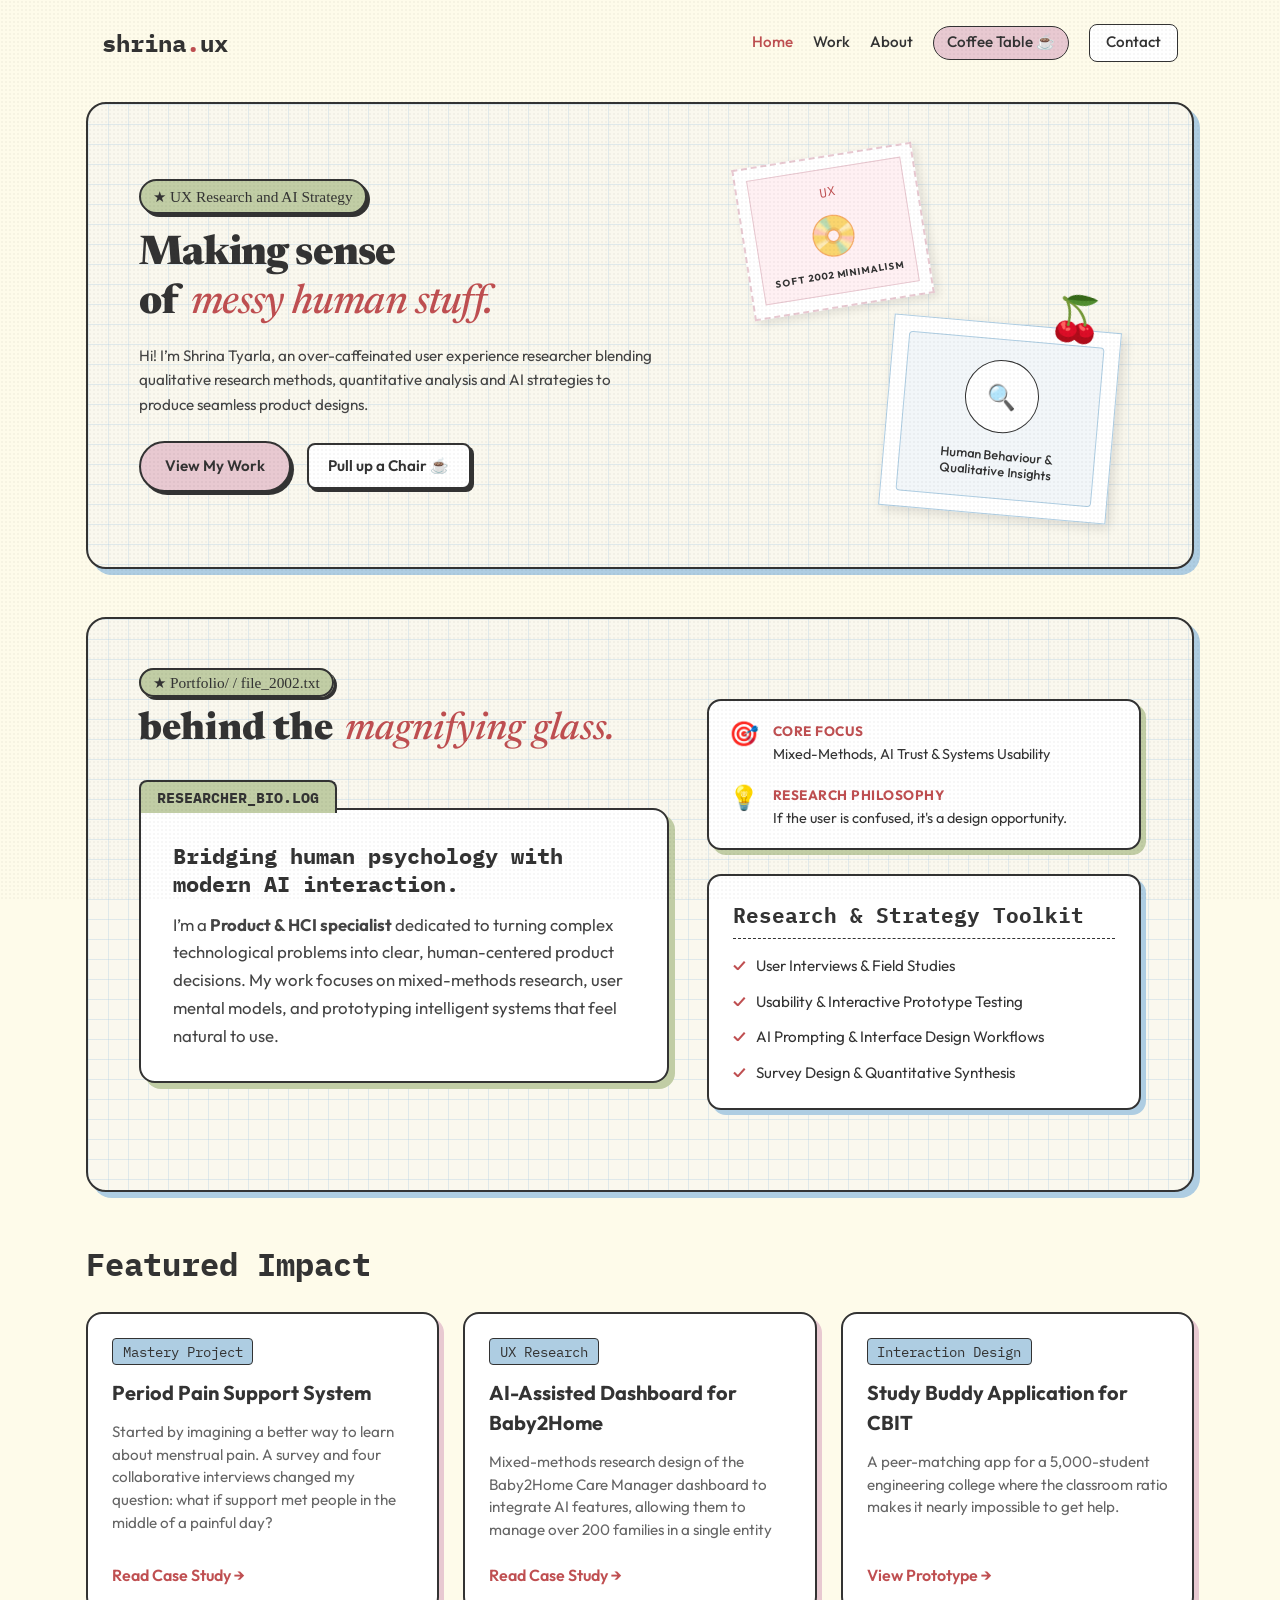
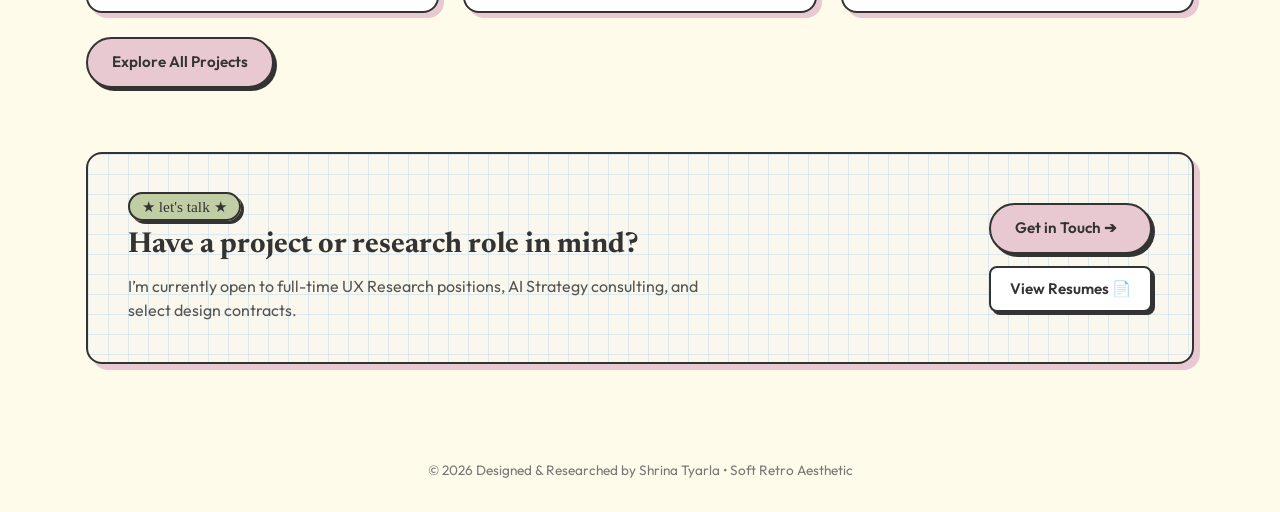
==== commit d41817f8: "Added Favicons" ====
--- a/index.html
+++ b/index.html
@@ -4,9 +4,15 @@
 <head>
   <meta charset="UTF-8" />
   <meta name="viewport" content="width=device-width, initial-scale=1.0" />
-  <meta name="description" content="Explore the portfolio of a multi-disciplinary UX Researcher and AI Product Strategist featuring real-world case studies, process breakdowns, and interactive prototypes. Check out my work and get in touch">
+  <meta name="description"
+    content="Explore the portfolio of a multi-disciplinary UX Researcher and AI Product Strategist featuring real-world case studies, process breakdowns, and interactive prototypes. Check out my work and get in touch">
   <title>Shrina | UX Researcher & AI Strategist</title>
 
+
+  <link rel="icon" href="/favicon.ico" sizes="any">
+  <link rel="icon" type="image/png" sizes="32x32" href="/favicon-32x32.png">
+  <link rel="icon" type="image/png" sizes="16x16" href="favicon-16x16.png">
+  <link rel="apple-touch-icon" sizes="180x180" href="apple-touch-icon.png">
   <!-- Google Fonts: Editorial Sans (Syne), Soft Serif (Newsreader), Pixel (VT323), Modern Sans (Outfit), Script (Caveat) -->
   <link rel="preconnect" href="https://fonts.googleapis.com">
   <link rel="preconnect" href="https://fonts.gstatic.com" crossorigin>
@@ -165,6 +171,14 @@
       <h2 class="section-heading">Featured Impact</h2>
       <div class="work-grid">
 
+        <article class="card-work">
+          <div class="card-tag">Mastery Project</div>
+          <h3>Period Pain Support System</h3>
+          <p>Started by imagining a better way to learn about menstrual pain. A survey and four collaborative interviews
+            changed my question: what if support met people in the middle of a painful day?</p>
+          <a href="mastery-project.html" class="card-link">Read Case Study →</a>
+        </article>
+
         <!-- Case Study 1: UX Research -->
         <article class="card-work">
           <div class="card-tag">UX Research</div>
@@ -173,8 +187,6 @@
             them to manage over 200 families in a single entity</p>
           <a href="ai-dashboard-for-b2h.html" class="card-link">Read Case Study →</a>
         </article>
-
-        <!-- Case Study 2: AI Development -->
 
         <!-- Case Study 3: Interaction Design -->
         <article class="card-work">
